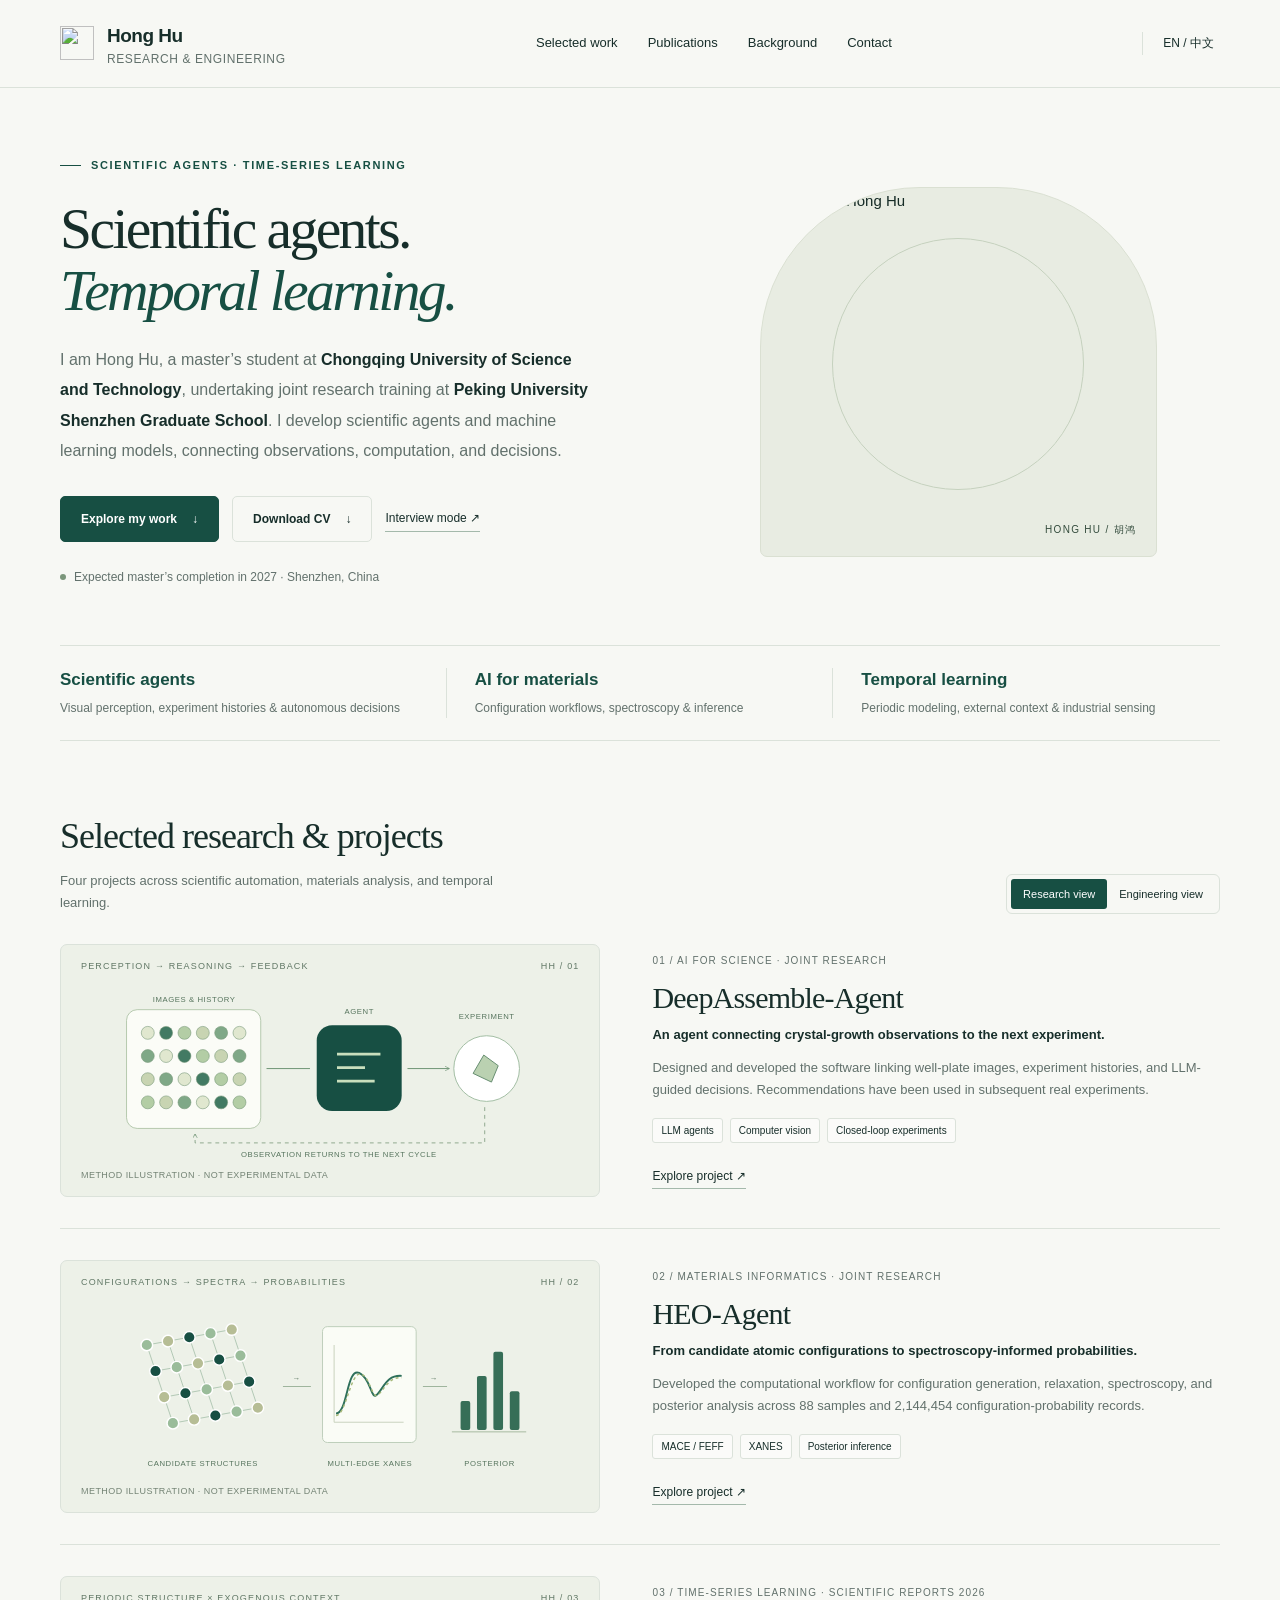
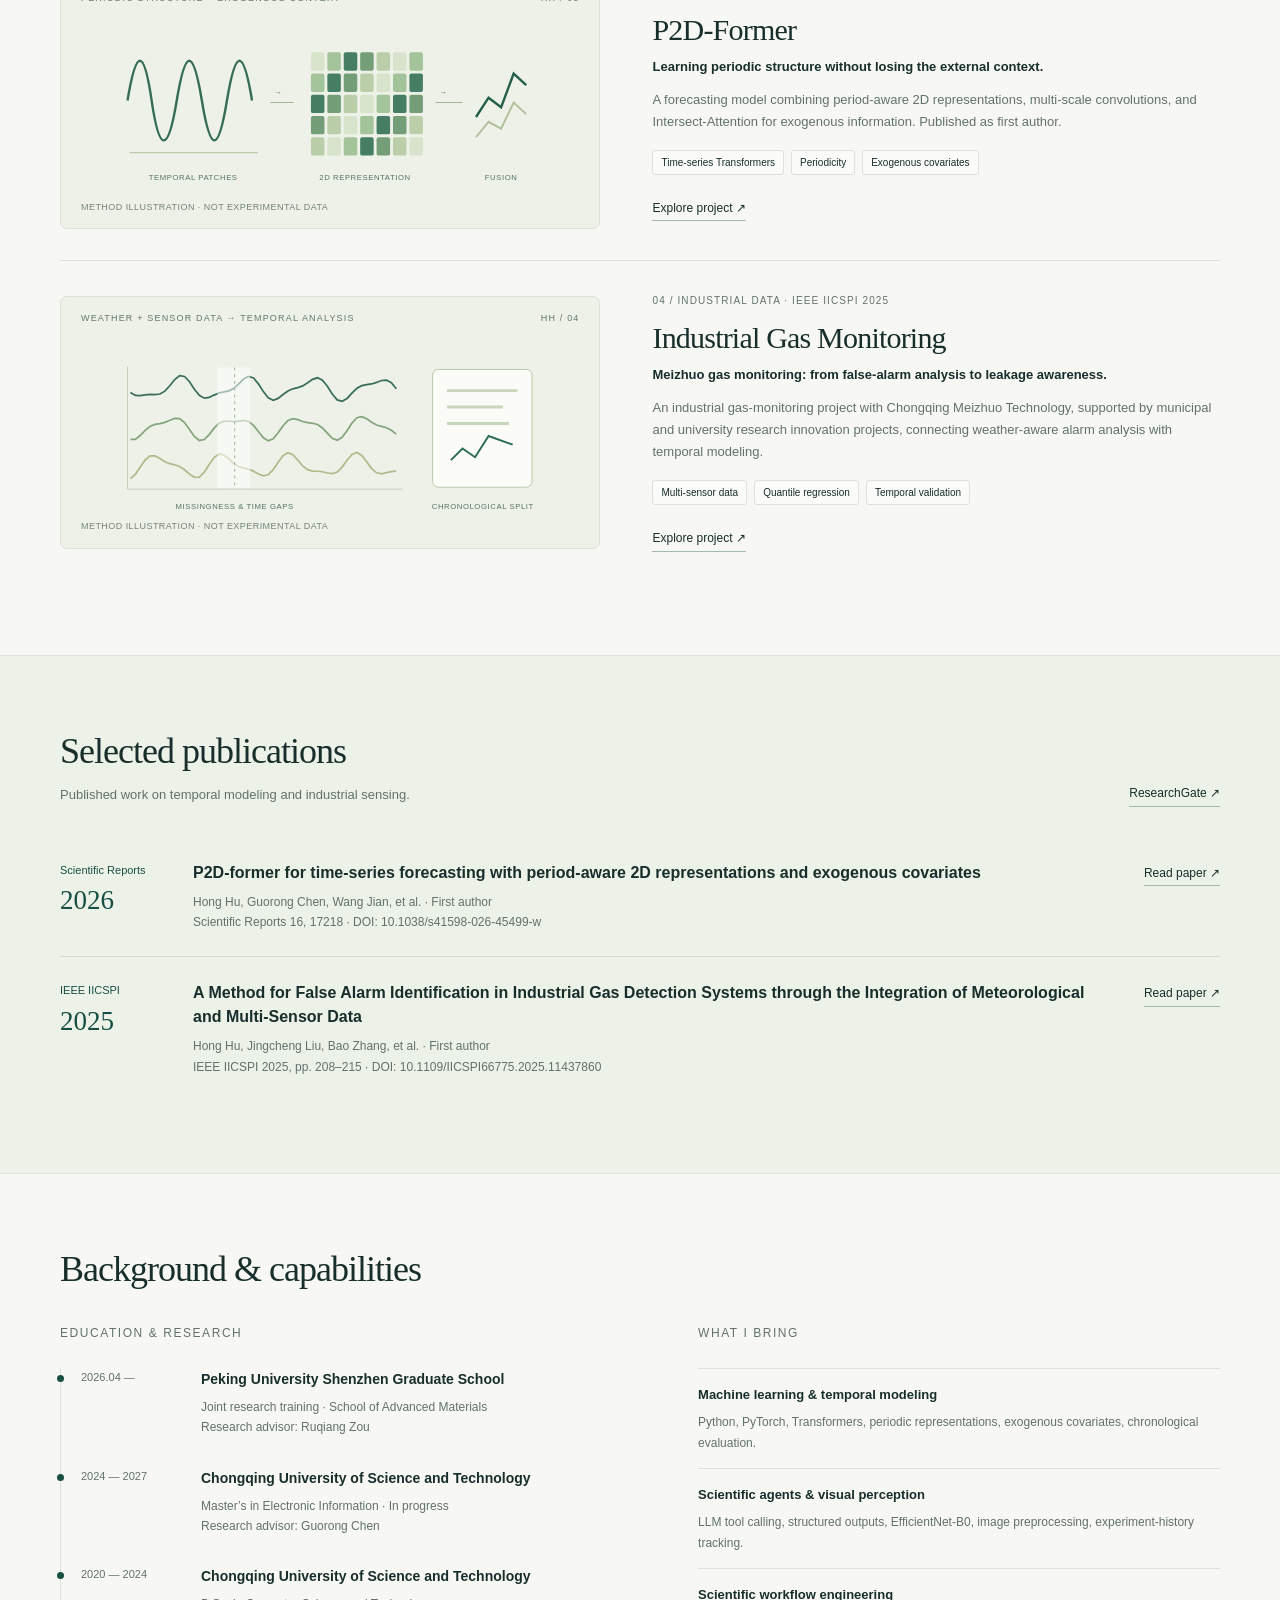
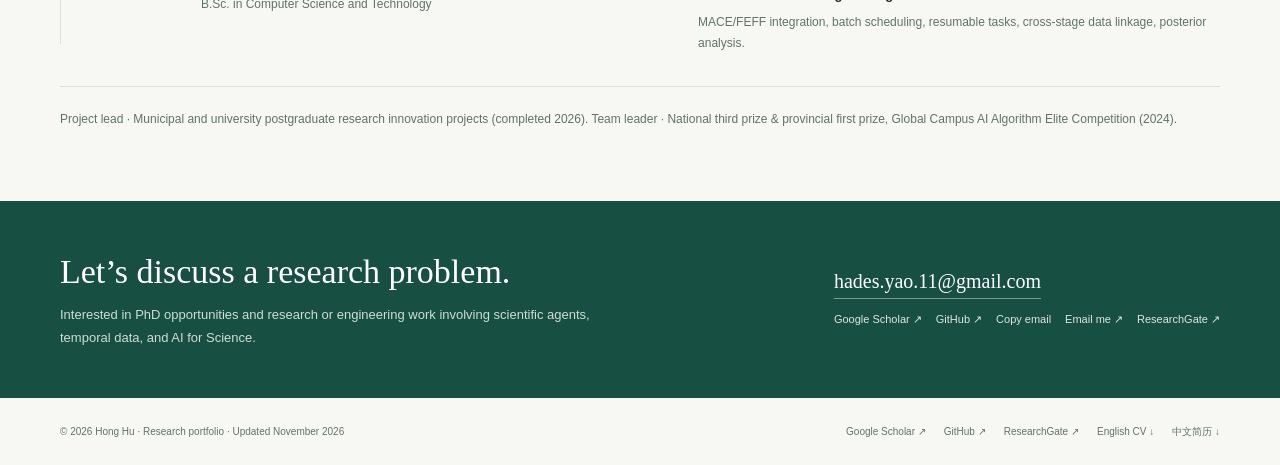
==== index.html @ 9926e91f "Publish bilingual research portfolio" ====
<!doctype html>
<html lang="en"><head><meta charset="utf-8"><meta name="viewport" content="width=device-width,initial-scale=1"><meta name="description" content="Hong Hu — scientific agents, AI for Science, and time-series modeling. Research projects, publications, and engineering experience."><meta name="theme-color" content="#f7f8f4"><title>Hong Hu · Scientific agents & time-series learning</title><link rel="icon" href="assets/mark.svg" type="image/svg+xml"><link rel="stylesheet" href="style.css"><script src="content.js" defer></script><script src="app.js" defer></script></head><body><a class="skip" href="#main">Skip to content</a><div id="app"></div><div class="toast" role="status" aria-live="polite"></div><noscript>Please enable JavaScript to view this bilingual research portfolio.</noscript></body></html>
---- style.css ----
@charset "UTF-8";
:root{--bg:#f7f8f4;--paper:#fff;--ink:#172e2a;--muted:#62716c;--line:#dbe2da;--green:#174f43;--sage:#e4eddf;--mint:#c5dcc4;--serif:Georgia,'Times New Roman','Songti SC','SimSun',serif;--sans:Inter,'Segoe UI','Microsoft YaHei',sans-serif}*{box-sizing:border-box}html{scroll-behavior:smooth;scroll-padding-top:92px}body{margin:0;background:var(--bg);color:var(--ink);font:15px/1.7 var(--sans);-webkit-font-smoothing:antialiased}a{color:inherit;text-decoration:none}button{font:inherit;color:inherit;cursor:pointer}button,a,input{touch-action:manipulation}button:focus-visible,a:focus-visible,summary:focus-visible{outline:3px solid #a78c4c;outline-offset:5px}button{border:0;background:none}img,svg{max-width:100%;display:block}p,h1,h2,h3,h4{margin:0}p+p{margin-top:15px}::selection{background:#d1e2c8}section[id]{scroll-margin-top:100px}.wrap{width:min(1160px,calc(100% - 88px));margin:auto}.site-header{height:88px;position:sticky;top:0;z-index:20;background:rgba(247,248,244,.96);border-bottom:1px solid var(--line);backdrop-filter:blur(15px)}.header-inner{height:100%;display:flex;align-items:center;justify-content:space-between;gap:25px}.brand{display:flex;align-items:center;gap:13px;font-size:19px;font-weight:650;letter-spacing:-.5px}.brand-mark{width:34px;height:34px}.brand small{font-weight:400;font-size:12px;letter-spacing:.05em;color:var(--muted);display:block;line-height:1.3}.nav{display:flex;align-items:center;gap:30px;font-size:13px}.nav a{position:relative}.nav a:hover{color:var(--green)}.nav a:after{content:'';height:1px;position:absolute;bottom:-5px;background:var(--green);left:0;right:100%;transition:right .2s}.nav a:hover:after{right:0}.language{font-size:12px;border-left:1px solid var(--line);padding-left:20px;white-space:nowrap}.menu-toggle{display:none}.eyebrow{text-transform:uppercase;font-size:11px;letter-spacing:.15em;color:var(--green);font-weight:650;display:flex;align-items:center;gap:10px}.eyebrow:before{content:'';width:21px;height:1px;background:currentColor}.hero{padding:68px 0 58px;display:grid;grid-template-columns:1.08fr 1fr;gap:72px;align-items:center}.hero h1{font-family:var(--serif);font-size:clamp(42px,4.5vw,63px);line-height:1.08;letter-spacing:-2.6px;font-weight:400;margin:23px 0}.hero h1 em{font-weight:400;color:var(--green)}html[lang=zh] .hero h1{font-family:var(--sans);font-size:clamp(35px,3.7vw,49px);line-height:1.35;font-weight:550;letter-spacing:-1.8px}.hero-lead{font-size:16px;line-height:1.9;color:var(--muted);max-width:530px}.hero-lead strong{color:var(--ink);font-weight:550}.actions{display:flex;flex-wrap:wrap;align-items:center;gap:13px;margin-top:29px}.btn{display:inline-flex;align-items:center;justify-content:center;gap:15px;padding:12px 20px;min-height:46px;border-radius:5px;border:1px solid var(--line);font-size:12px;font-weight:550;transition:transform .2s,background .2s}.btn.primary{background:var(--green);border-color:var(--green);color:#fff}.btn:hover{transform:translateY(-2px);background:var(--sage)}.btn.primary:hover{background:#0e3d33}.text-link{border-bottom:1px solid #a4b9ab;padding:2px 0;font-size:12px}.hero-note{margin-top:25px;font-size:12px;color:var(--muted);display:flex;gap:8px;align-items:center}.dot{width:6px;height:6px;flex-shrink:0;background:#7b967b;border-radius:50%}.hero-art{position:relative;min-height:406px;display:flex;flex-direction:column;justify-content:center}.portrait-panel{height:363px;background:#e8ece2;border-radius:160px 160px 7px 7px;overflow:hidden;position:relative;border:1px solid #dae0d2;width:72%;margin-left:auto}.portrait-panel:before{content:'';position:absolute;width:250px;height:250px;border:1px solid #c5d1be;border-radius:50%;top:50px;left:30px}.portrait-panel img{height:100%;width:100%;object-fit:cover;object-position:50% 29%;mix-blend-mode:multiply}.portrait-tag{position:absolute;right:20px;bottom:18px;font-size:10px;letter-spacing:.13em;color:#344c3d}.research-note{position:absolute;bottom:11px;left:0;background:#fff;padding:21px 23px;width:285px;box-shadow:0 12px 40px #143e2910;border:1px solid var(--line);border-radius:6px}.research-note .mini-title{font-size:10px;color:var(--muted);text-transform:uppercase;letter-spacing:.12em}.mini-flow{display:flex;align-items:center;justify-content:space-between;margin:17px 0}.mini-node{width:45px;height:45px;border:1px solid #c6d8c5;border-radius:50%;display:grid;place-items:center;background:#f6f9f2}.mini-node svg{width:22px;height:22px}.mini-flow>span{font-size:15px;color:#94aa93}.research-note p{font-size:12px;line-height:1.6}.art-caption{position:absolute;top:6px;left:0;writing-mode:vertical-rl;font-size:10px;color:var(--muted);letter-spacing:.2em}.fact-strip{display:grid;grid-template-columns:repeat(3,1fr);border-top:1px solid var(--line);border-bottom:1px solid var(--line);padding:22px 0}.fact{padding:0 27px;border-right:1px solid var(--line);display:flex;gap:15px;align-items:center}.fact:first-child{padding-left:0}.fact:last-child{border:0}.fact .n{font:29px/1.2 var(--serif);color:var(--green)}.fact .label{font-size:11px;line-height:1.6;color:var(--muted)}.section{padding:72px 0}.section-heading{display:flex;align-items:flex-end;justify-content:space-between;gap:35px;margin-bottom:30px}.section-heading h2{font:36px/1.3 var(--serif);letter-spacing:-1px}.section-heading .desc{font-size:13px;max-width:460px;color:var(--muted);margin-top:10px}.view-switch{display:flex;border:1px solid var(--line);padding:4px;border-radius:6px;white-space:nowrap;align-self:flex-end}.view-switch button{padding:6px 12px;font-size:11px;border-radius:3px}.view-switch button.active{background:var(--green);color:white}.project-row{display:grid;grid-template-columns:1fr 1.05fr;gap:52px;align-items:center;padding:31px 0;border-top:1px solid var(--line)}.project-row:first-of-type{padding-top:0;border:0}.project-visual{height:253px;border:1px solid var(--line);border-radius:7px;background:#edf1e8;position:relative;overflow:hidden;display:flex;align-items:center;justify-content:center}.project-visual svg{width:100%;height:100%}.visual-topline{position:absolute;left:20px;right:20px;top:16px;display:flex;justify-content:space-between;font:9px/1.3 var(--sans);letter-spacing:.13em;color:#617866;z-index:1}.visual-foot{position:absolute;bottom:13px;left:20px;font-size:9px;color:#738374;letter-spacing:.05em}.project-copy .meta{font-size:10px;text-transform:uppercase;letter-spacing:.11em;color:var(--muted);margin-bottom:10px}.project-copy h3{font:30px/1.25 var(--serif);letter-spacing:-.8px}.project-copy .subtitle{font-size:13px;font-weight:550;margin:7px 0 11px}.project-copy p{font-size:13px;color:var(--muted)}.tags{display:flex;gap:7px;flex-wrap:wrap;margin:17px 0}.tag{border:1px solid var(--line);font-size:10px;border-radius:3px;padding:3px 8px;background:#fff8}.project-copy .text-link{display:inline-block;margin-top:4px}.project-number{font-size:10px;letter-spacing:.1em;color:#849688;margin-right:10px}.band{border-top:1px solid var(--line);border-bottom:1px solid var(--line);background:#edf2e9}.publication{display:grid;grid-template-columns:105px 1fr 80px;gap:28px;border-top:1px solid #d3dccf;padding:24px 0;align-items:start}.publication:first-of-type{border-top:0}.pub-venue{font-size:11px;color:var(--green)}.pub-venue b{display:block;font:27px var(--serif);margin-top:6px}.pub-title{font-size:16px;line-height:1.5;font-weight:550}.pub-author{font-size:12px;color:var(--muted);margin-top:7px}.pub-links{display:flex;flex-direction:column;gap:5px;align-items:flex-end}.background-grid{display:grid;grid-template-columns:1.05fr 1fr;gap:90px}.subheading{font-size:12px;text-transform:uppercase;letter-spacing:.13em;color:var(--muted);margin-bottom:25px}.timeline-item{display:grid;grid-template-columns:100px 1fr;gap:20px;border-left:1px solid var(--line);padding:0 0 29px 20px;position:relative}.timeline-item:before{content:'';width:7px;height:7px;background:var(--green);border-radius:50%;position:absolute;left:-4px;top:7px}.timeline-item time{font-size:11px;color:var(--muted)}.timeline-item h3{font-size:14px;font-weight:550}.timeline-item p{font-size:12px;color:var(--muted);margin-top:5px}.skill{padding:15px 0;border-top:1px solid var(--line)}.skill:first-of-type{border-top:0;padding-top:0}.skill h3{font-size:13px;font-weight:550;margin-bottom:6px}.skill p{font-size:12px;color:var(--muted)}.awards{border-top:1px solid var(--line);padding-top:22px;margin-top:18px;font-size:12px;color:var(--muted)}.contact-section{background:var(--green);color:white;padding:49px 0}.contact-inner{display:flex;justify-content:space-between;align-items:center;gap:35px}.contact-inner h2{font:34px/1.3 var(--serif);margin-bottom:10px}.contact-inner p{font-size:13px;max-width:550px;color:#ceded0}.contact-email{font:20px var(--serif);border-bottom:1px solid #799b84;padding-bottom:6px;white-space:nowrap}.contact-buttons{display:flex;gap:14px;margin-top:15px;font-size:11px;color:#dbe9db}.contact-buttons button{padding:0}.footer{padding:25px 0;display:flex;align-items:center;justify-content:space-between;font-size:10px;color:var(--muted)}.footer-links{display:flex;gap:18px}.toast{position:fixed;bottom:24px;left:50%;transform:translate(-50%,20px);opacity:0;background:var(--ink);color:white;padding:10px 20px;font-size:12px;border-radius:5px;transition:.2s;pointer-events:none;z-index:99}.toast.show{opacity:1;transform:translate(-50%,0)}.detail-head{padding:45px 0 38px}.breadcrumb{font-size:12px;color:var(--muted);margin-bottom:35px}.breadcrumb a{border-bottom:1px solid var(--line)}.detail-head h1{font:55px/1.15 var(--serif);letter-spacing:-2px;margin:16px 0}.detail-subtitle{font-size:20px;line-height:1.5;max-width:780px}.detail-intro{font-size:14px;color:var(--muted);max-width:790px;margin-top:17px}.detail-meta{display:grid;grid-template-columns:1fr 1fr 1fr;border-top:1px solid var(--line);padding-top:20px;margin-top:27px;gap:30px}.detail-meta span{font-size:10px;color:var(--muted);text-transform:uppercase;letter-spacing:.1em;display:block;margin-bottom:6px}.detail-meta p{font-size:12px}.detail-visual{height:340px}.detail-layout{display:grid;grid-template-columns:190px 1fr;gap:65px;padding:55px 0 70px}.detail-aside{font-size:12px;position:sticky;top:120px;align-self:start;display:flex;flex-direction:column;gap:15px}.detail-aside a{color:var(--muted)}.detail-aside a:hover{color:var(--green)}.detail-body section{margin-bottom:44px}.detail-body h2{font:29px/1.3 var(--serif);margin-bottom:17px}.detail-body h3{font-size:14px;font-weight:600;margin-bottom:7px}.detail-body p,.detail-body li{font-size:14px;color:#53655e;line-height:1.95}.detail-body ul{padding-left:18px;margin:10px 0}.detail-body li{padding-left:4px;margin:8px 0}.method-nav{display:grid;grid-template-columns:repeat(4,1fr);gap:8px;margin:23px 0 14px}.method-nav button{padding:14px 10px;background:#eef2e9;border:1px solid var(--line);border-radius:4px;font-size:11px;text-align:left;line-height:1.6}.method-nav button b{font-size:10px;color:#80947e;display:block;margin-bottom:9px}.method-nav button.active{background:var(--green);color:white;border-color:var(--green)}.method-nav button.active b{color:#c5dcc4}.method-content{background:white;border:1px solid var(--line);border-radius:5px;padding:24px;min-height:190px}.method-content p{font-size:13px}.method-formula{font:italic 16px/1.8 var(--serif);padding:16px 0 0;color:var(--green);white-space:normal}.note{font-size:11px!important;color:var(--muted)!important;margin-top:12px!important}.contribution{border-left:3px solid var(--green);padding:7px 0 7px 24px}.outcome-grid{display:grid;grid-template-columns:1fr 1fr;gap:16px}.outcome{background:#edf2e9;padding:22px;border-radius:5px}.outcome .big{font:34px var(--serif);color:var(--green);margin-bottom:8px}.outcome p{font-size:12px}.accordion{border-top:1px solid var(--line);padding:15px 0}.accordion summary{cursor:pointer;font-size:13px;font-weight:550}.accordion p{margin-top:12px;font-size:13px}.next-project{border-top:1px solid var(--line);padding-top:25px;display:flex;justify-content:space-between;font-size:13px}.interview-main{height:calc(100vh - 88px);display:flex;flex-direction:column;padding:33px 0 23px}.interview-top{display:flex;justify-content:space-between;font-size:11px;color:var(--muted);margin-bottom:25px}.slide{flex:1;display:grid;grid-template-columns:1fr 1fr;gap:65px;align-items:center;overflow:auto}.slide h1{font:clamp(34px,4vw,58px)/1.15 var(--serif);letter-spacing:-1.6px;margin:19px 0}.slide p{font-size:16px;color:var(--muted);line-height:1.9}.slide .project-visual{height:370px}.slide ul{padding-left:19px;font-size:16px;color:var(--muted);line-height:1.9}.slide li{margin:12px 0}.slide-bottom{display:flex;align-items:center;justify-content:space-between;border-top:1px solid var(--line);padding-top:18px;margin-top:28px}.slide-dots{display:flex;gap:9px}.slide-dots button{width:8px;height:8px;padding:0;background:#cad5c6;border-radius:50%}.slide-dots button.active{background:var(--green);width:26px;border-radius:8px}.slide-controls{display:flex;align-items:center;gap:20px;font-size:12px}.slide-controls button:disabled{opacity:.25;cursor:default}.slide-portrait{width:70%;height:420px;object-fit:cover;object-position:center 24%;border-radius:140px 140px 5px 5px;margin:auto}.slide-statement{font:29px/1.6 var(--serif);border-left:2px solid var(--green);padding:15px 30px;background:#edf2e9}.slide-statement small{font:12px var(--sans);display:block;color:var(--muted);margin-top:20px}.interview-bar{display:flex;gap:14px}.print-only{display:none}
.skip{position:absolute;left:16px;top:0;transform:translateY(-150%);z-index:100;padding:10px 18px;background:var(--ink);color:white;border-radius:0 0 5px 5px}.skip:focus{transform:translateY(0)}html[lang=zh] .hero h1 em{font-style:normal}html[lang=zh] .method-formula{font-family:var(--sans);font-size:14px;font-style:normal}
@media(min-width:1500px){.wrap{width:1230px}.hero{gap:100px;padding:85px 0 65px}.hero h1{font-size:68px}.portrait-panel{height:400px}.hero-art{min-height:440px}}
@media(max-width:1000px){.wrap{width:calc(100% - 52px)}.hero{gap:35px}.hero h1{font-size:47px}.nav{gap:18px}.project-row{gap:30px}.background-grid{gap:45px}.detail-layout{grid-template-columns:140px 1fr;gap:30px}.contact-inner{align-items:flex-start;flex-direction:column}.slide{gap:30px}}
@media(max-width:700px){body{font-size:14px}.wrap{width:calc(100% - 36px)}.site-header{height:70px}.brand{font-size:17px}.brand small{font-size:9px}.header-inner{gap:12px}.brand-mark{width:29px;height:29px}.language{border:0;padding:5px}.menu-toggle{display:block;margin-left:auto;font-size:20px;padding:5px}.nav{display:none;position:absolute;top:69px;left:0;right:0;background:var(--bg);padding:24px;border-bottom:1px solid var(--line);gap:25px;flex-wrap:wrap}.nav.open{display:flex}.hero{padding:37px 0 34px;grid-template-columns:1fr;gap:28px}.hero h1{font-size:44px;letter-spacing:-2px;margin:17px 0}.hero-lead{font-size:14px}.hero-note{font-size:11px}.hero-art{min-height:310px;max-width:440px;width:100%;margin:auto}.portrait-panel{height:292px;width:66%}.research-note{width:228px;padding:17px;bottom:0}.art-caption{font-size:9px}.fact-strip{padding:19px 0}.fact{display:block;padding:0 13px}.fact .n{font-size:25px;margin-bottom:5px}.fact .label{font-size:9px}.section{padding:43px 0}.section-heading{align-items:flex-start;flex-direction:column;gap:18px;margin-bottom:23px}.section-heading h2{font-size:30px}.section-heading .desc{font-size:12px}.view-switch{align-self:flex-start}.project-row{grid-template-columns:1fr;gap:22px;padding:27px 0}.project-visual{height:224px}.project-copy h3{font-size:28px}.project-copy p{font-size:13px}.publication{grid-template-columns:60px 1fr;gap:15px;padding:22px 0}.pub-title{font-size:14px}.pub-venue{font-size:9px}.pub-venue b{font-size:23px}.pub-links{grid-column:2;flex-direction:row;gap:18px;align-items:start}.background-grid{grid-template-columns:1fr;gap:30px}.timeline-item{grid-template-columns:82px 1fr;gap:12px;padding-left:17px}.contact-section{padding:34px 0}.contact-inner h2{font-size:30px}.contact-email{font-size:18px}.footer{gap:17px;align-items:flex-start;flex-direction:column}.detail-head{padding-top:26px}.breadcrumb{margin-bottom:22px}.detail-head h1{font-size:39px}.detail-subtitle{font-size:17px}.detail-meta{grid-template-columns:1fr;gap:16px}.detail-meta span{margin-bottom:3px}.detail-visual{height:240px}.detail-layout{display:block;padding:30px 0}.detail-aside{position:static;flex-direction:row;flex-wrap:wrap;padding-bottom:24px;gap:15px}.detail-body h2{font-size:26px}.method-nav{grid-template-columns:1fr 1fr}.method-content{padding:19px;min-height:230px}.outcome-grid{grid-template-columns:1fr}.next-project{gap:15px}.interview-main{min-height:calc(100dvh - 70px);height:auto;padding-top:20px}.slide{display:flex;flex-direction:column;align-items:stretch;gap:25px}.slide h1{font-size:34px}.slide p,.slide ul{font-size:14px}.slide .project-visual{height:230px}.slide-portrait{height:270px;width:65%}.slide-bottom{margin-top:25px;gap:20px}.slide-controls{gap:12px;font-size:11px}.slide-statement{font-size:24px}.interview-top{gap:20px}.interview-bar{gap:10px}}
@media(prefers-reduced-motion:reduce){html{scroll-behavior:auto}*{transition:none!important;animation:none!important}}
@media print{.site-header,.footer,.detail-aside,.view-switch,.slide-controls,.slide-bottom,.toast,.contact-buttons,.menu-toggle{display:none!important}body{background:white;font-size:11px}.wrap{width:100%}.section{padding:20px 0}.hero{padding:15px 0;gap:30px}.hero h1{font-size:36px}.project-row{break-inside:avoid}.project-visual{height:170px}.detail-layout{display:block}.detail-head h1{font-size:36px}.detail-body section{break-inside:avoid}.method-nav{display:none}.method-content{min-height:0}.contact-section{color:black;background:white;border-top:1px solid #ccc}.contact-inner p{color:#555}.slide{overflow:visible}.interview-main{height:auto}}

/* Portrait and research overview revision */
.hero-art{align-items:center;justify-content:center;min-height:390px}.portrait-panel{margin:0 auto;width:76%;height:370px}.portrait-panel img{object-position:55% 29%}.portrait-panel:before{left:50%;transform:translateX(-50%)}.art-caption{display:none}.fact .n{font:17px/1.4 var(--sans);font-weight:550;margin-bottom:7px}.fact{display:block;padding:0 28px}.fact .label{font-size:12px}.contact-buttons,.footer-links{flex-wrap:wrap}.contact-buttons{row-gap:8px}@media(max-width:700px){.hero-art{min-height:310px}.portrait-panel{height:305px;width:78%;max-width:290px}.fact{padding:0 10px}.fact .n{font-size:12px}.fact .label{font-size:10px}.fact-strip{gap:0}}
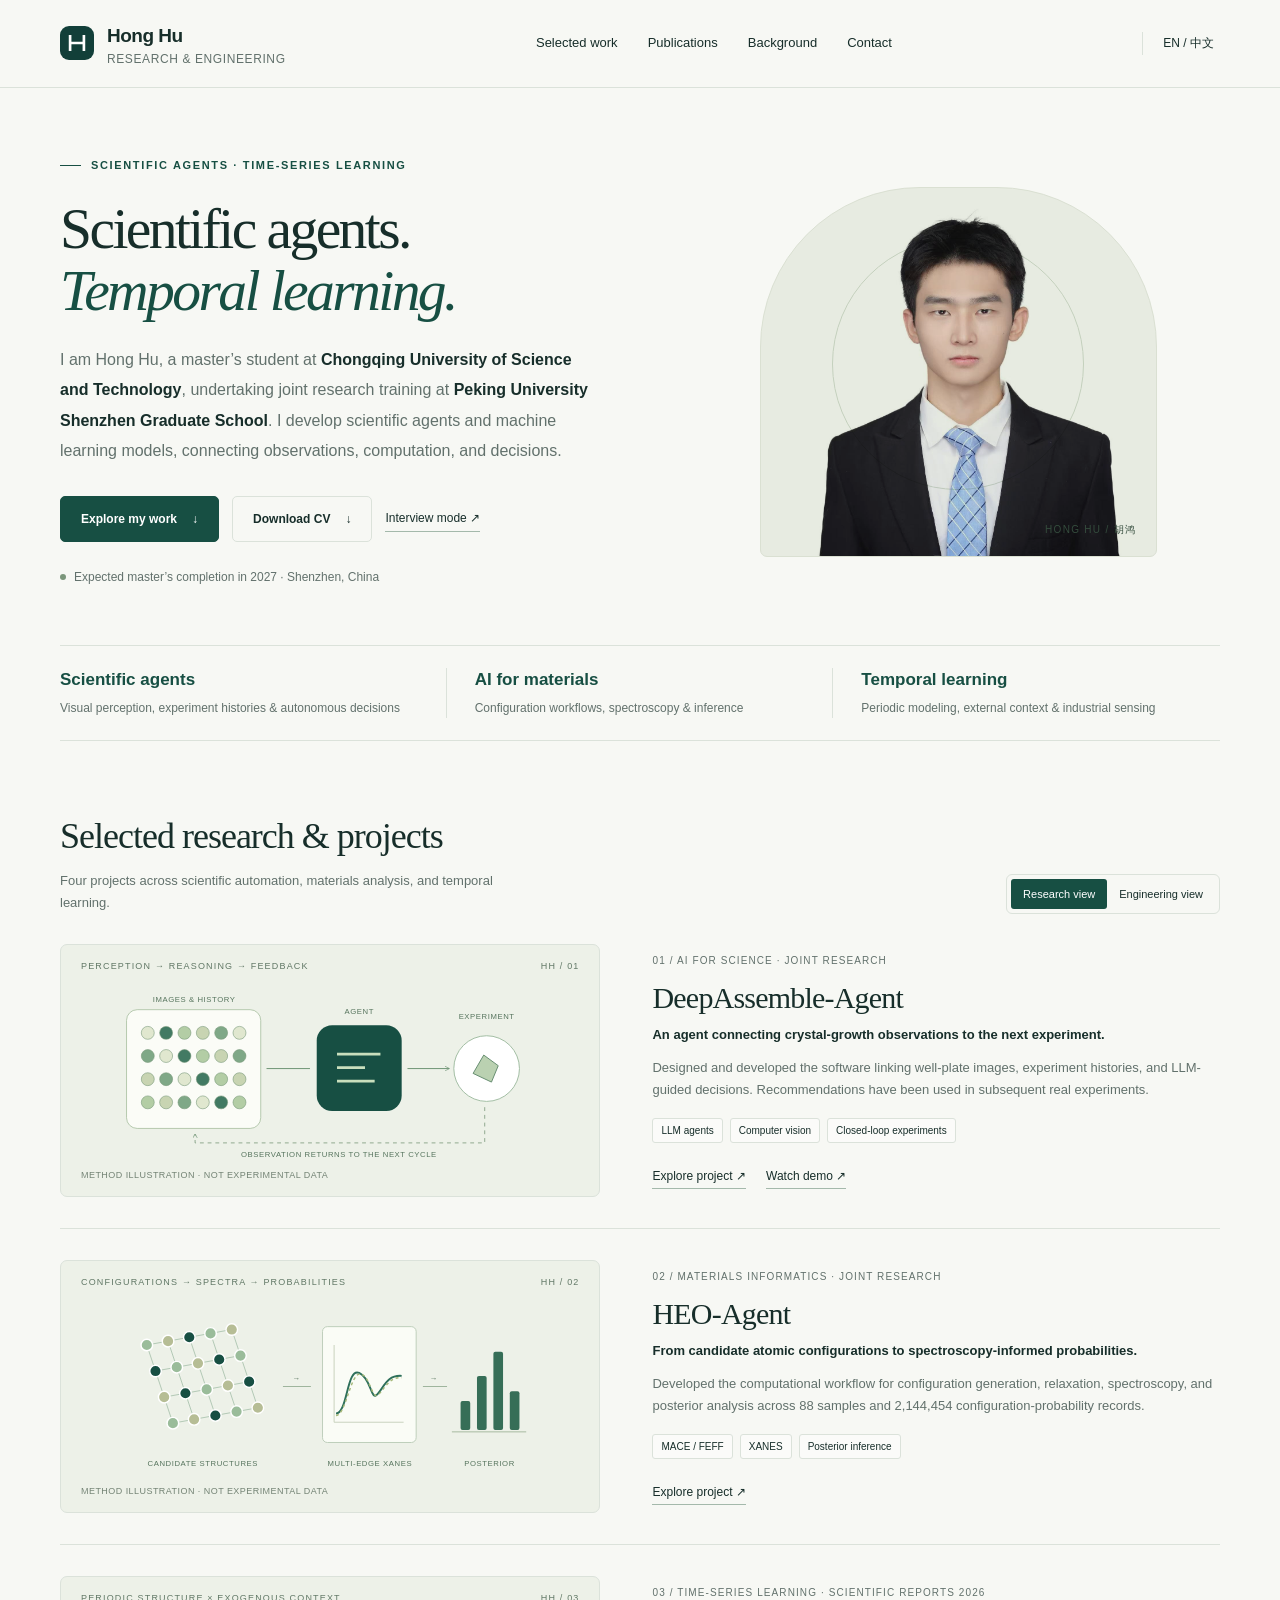
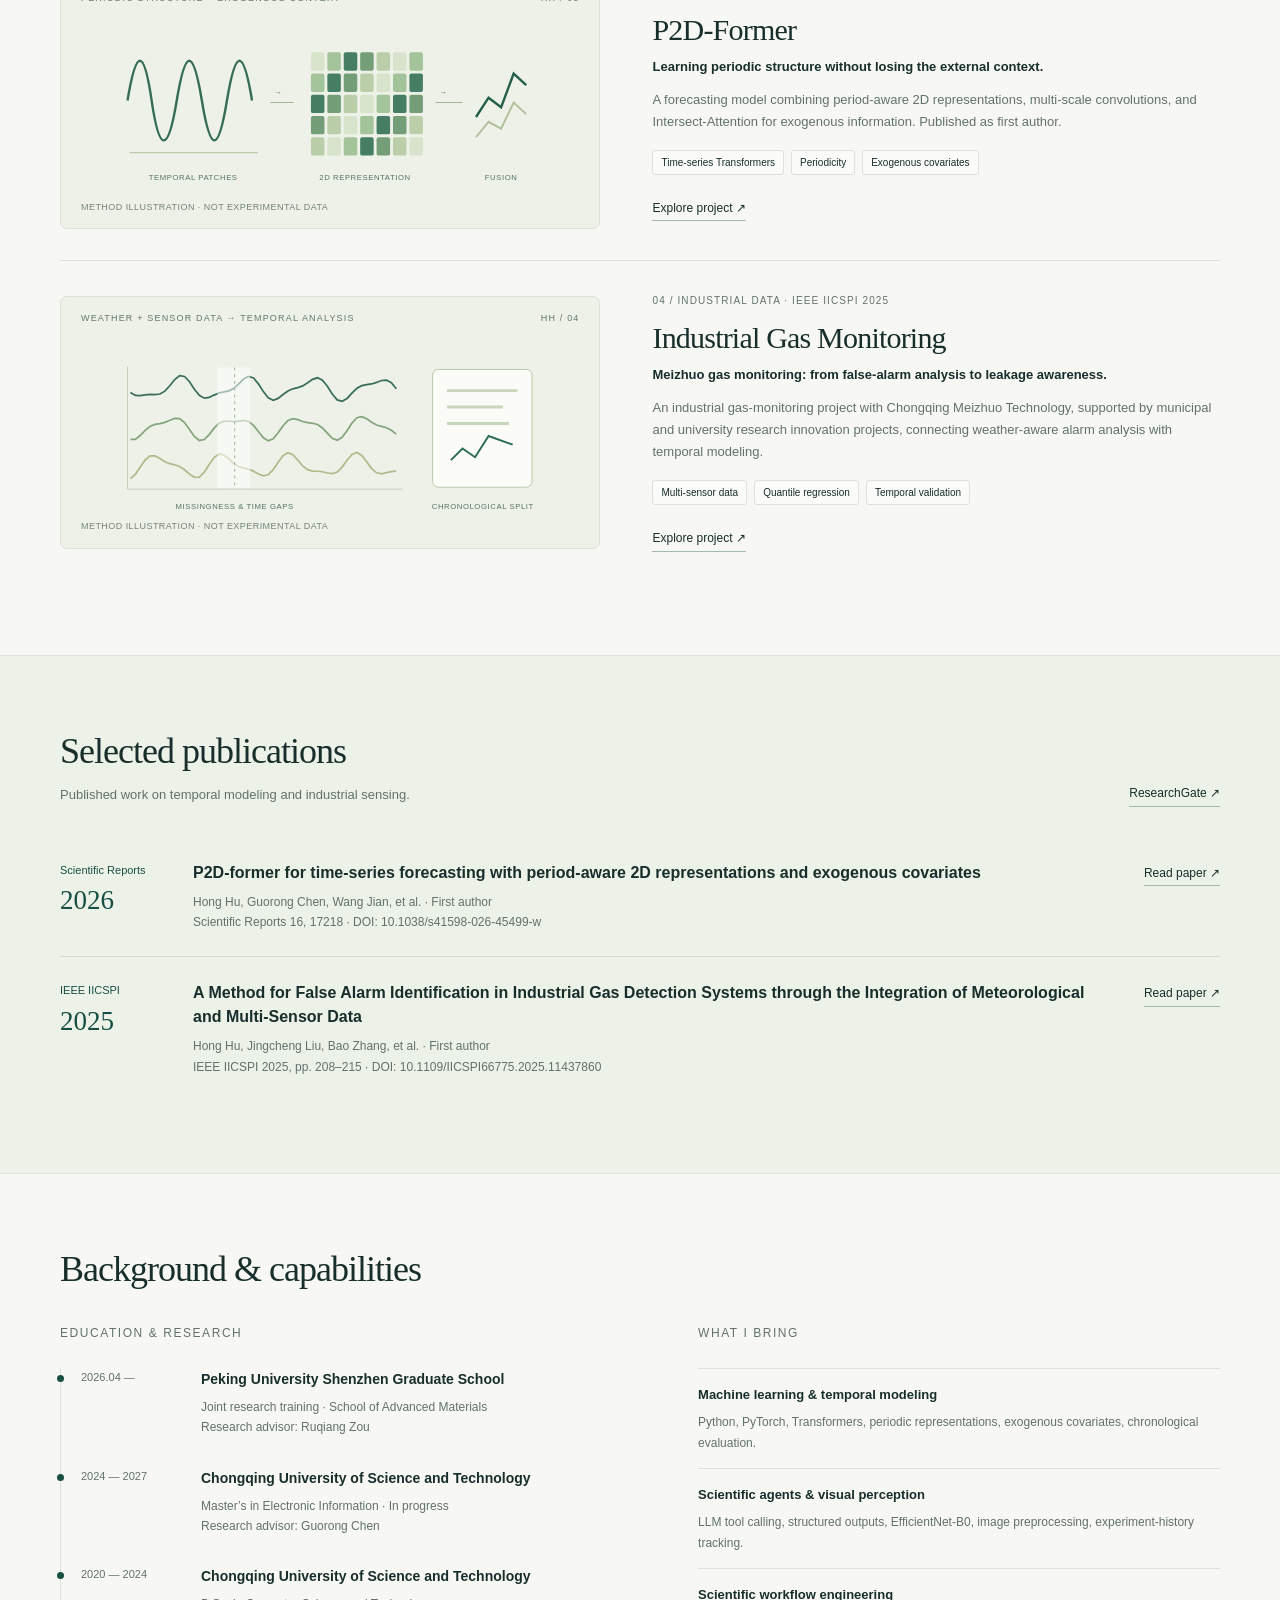
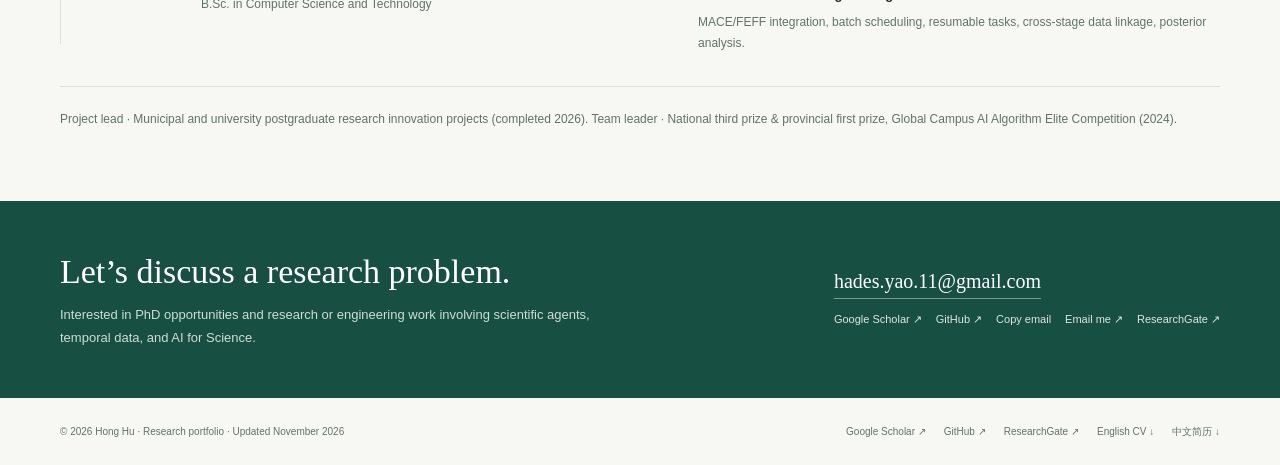
==== commit 15330e3d: "Add chaptered DeepAssemble video demo" ====
--- a/index.html
+++ b/index.html
@@ -1,2 +1,2 @@
 <!doctype html>
-<html lang="en"><head><meta charset="utf-8"><meta name="viewport" content="width=device-width,initial-scale=1"><meta name="description" content="Hong Hu — scientific agents, AI for Science, and time-series modeling. Research projects, publications, and engineering experience."><meta name="theme-color" content="#f7f8f4"><title>Hong Hu · Scientific agents & time-series learning</title><link rel="icon" href="assets/mark.svg" type="image/svg+xml"><link rel="stylesheet" href="style.css"><script src="content.js" defer></script><script src="app.js" defer></script></head><body><a class="skip" href="#main">Skip to content</a><div id="app"></div><div class="toast" role="status" aria-live="polite"></div><noscript>Please enable JavaScript to view this bilingual research portfolio.</noscript></body></html>
+<html lang="en"><head><meta charset="utf-8"><meta name="viewport" content="width=device-width,initial-scale=1"><meta name="description" content="Hong Hu — scientific agents, AI for Science, and time-series modeling. Research projects, publications, and engineering experience."><meta name="theme-color" content="#f7f8f4"><title>Hong Hu · Scientific agents & time-series learning</title><link rel="icon" href="assets/mark.svg" type="image/svg+xml"><link rel="stylesheet" href="style.css?v=deepassemble-demo-20261118"><script src="content.js" defer></script><script src="app.js?v=deepassemble-demo-20261118" defer></script></head><body><a class="skip" href="#main">Skip to content</a><div id="app"></div><div class="toast" role="status" aria-live="polite"></div><noscript>Please enable JavaScript to view this bilingual research portfolio.</noscript></body></html>
--- a/style.css
+++ b/style.css
@@ -9,3 +9,17 @@
 
 /* Portrait and research overview revision */
 .hero-art{align-items:center;justify-content:center;min-height:390px}.portrait-panel{margin:0 auto;width:76%;height:370px}.portrait-panel img{object-position:55% 29%}.portrait-panel:before{left:50%;transform:translateX(-50%)}.art-caption{display:none}.fact .n{font:17px/1.4 var(--sans);font-weight:550;margin-bottom:7px}.fact{display:block;padding:0 28px}.fact .label{font-size:12px}.contact-buttons,.footer-links{flex-wrap:wrap}.contact-buttons{row-gap:8px}@media(max-width:700px){.hero-art{min-height:310px}.portrait-panel{height:305px;width:78%;max-width:290px}.fact{padding:0 10px}.fact .n{font-size:12px}.fact .label{font-size:10px}.fact-strip{gap:0}}
+/* Interview: future research interests (PHASE Lab). */
+.slide-future{grid-template-columns:1.05fr 1fr;gap:44px}.slide-future h1{font-size:clamp(30px,3.2vw,44px);line-height:1.2;margin:14px 0 18px}.slide-future .future-question{font-size:16px;line-height:1.7;color:var(--green)}.slide-future ul{font-size:14px;line-height:1.7;margin:15px 0 0;padding-left:18px}.slide-future li{margin:12px 0}.slide-future strong{color:var(--ink);font-weight:600}.future-plan{background:#edf2e9;border:1px solid var(--line);padding:24px 26px;border-radius:6px}.future-plan-heading{font-size:10px;letter-spacing:.09em;color:var(--green);margin-bottom:20px}.future-stage{display:grid;grid-template-columns:27px 1fr;gap:12px;align-items:start}.future-stage>span{font:18px/1.5 var(--serif);color:var(--green)}.future-stage h2{font:600 16px/1.5 var(--sans);margin:0 0 4px}.slide-future .future-stage p{font-size:13px;line-height:1.7}.future-connector{padding-left:9px;color:#7b967b;line-height:1.5;margin:5px 0}.slide-future .future-fit{border-top:1px solid #cbd7c7;margin:18px 0 0;padding-top:12px;font-size:11px;line-height:1.8}.future-source{display:block;font-size:10px;line-height:1.6;color:var(--green);margin-top:12px;text-decoration:underline;text-underline-offset:3px}@media(max-width:1000px){.slide-future{gap:26px}.future-plan{padding:20px}}@media(max-width:700px){.slide-future h1{font-size:32px}.slide-future .future-question{font-size:15px}.future-plan{padding:20px}.future-stage h2{font-size:16px}.slide-future ul{font-size:14px}}
+
+
+.project-demo{max-width:920px;margin:0 auto clamp(2rem,5vw,4rem);scroll-margin-top:6rem}
+.demo-heading{display:flex;align-items:baseline;justify-content:space-between;gap:1rem}
+.demo-heading h2{margin:0}
+.demo-heading span,.demo-chapters span{font-variant-numeric:tabular-nums}
+.project-demo video{display:block;width:100%;height:auto;aspect-ratio:16/9;background:#151e23;border-radius:12px}
+.demo-chapters{display:flex;flex-wrap:wrap;gap:.5rem;margin:.8rem 0}
+.demo-chapters button{font:inherit;font-size:.88rem;cursor:pointer;color:inherit;background:transparent;border:1px solid currentColor;border-radius:6px;padding:.35rem .65rem}
+.demo-chapters button:hover,.demo-chapters button:focus-visible{background:#e2e9dc}
+.demo-chapters span{font-weight:600;margin-inline-end:.22rem}
+.project-demo-link{margin-inline-start:1rem}
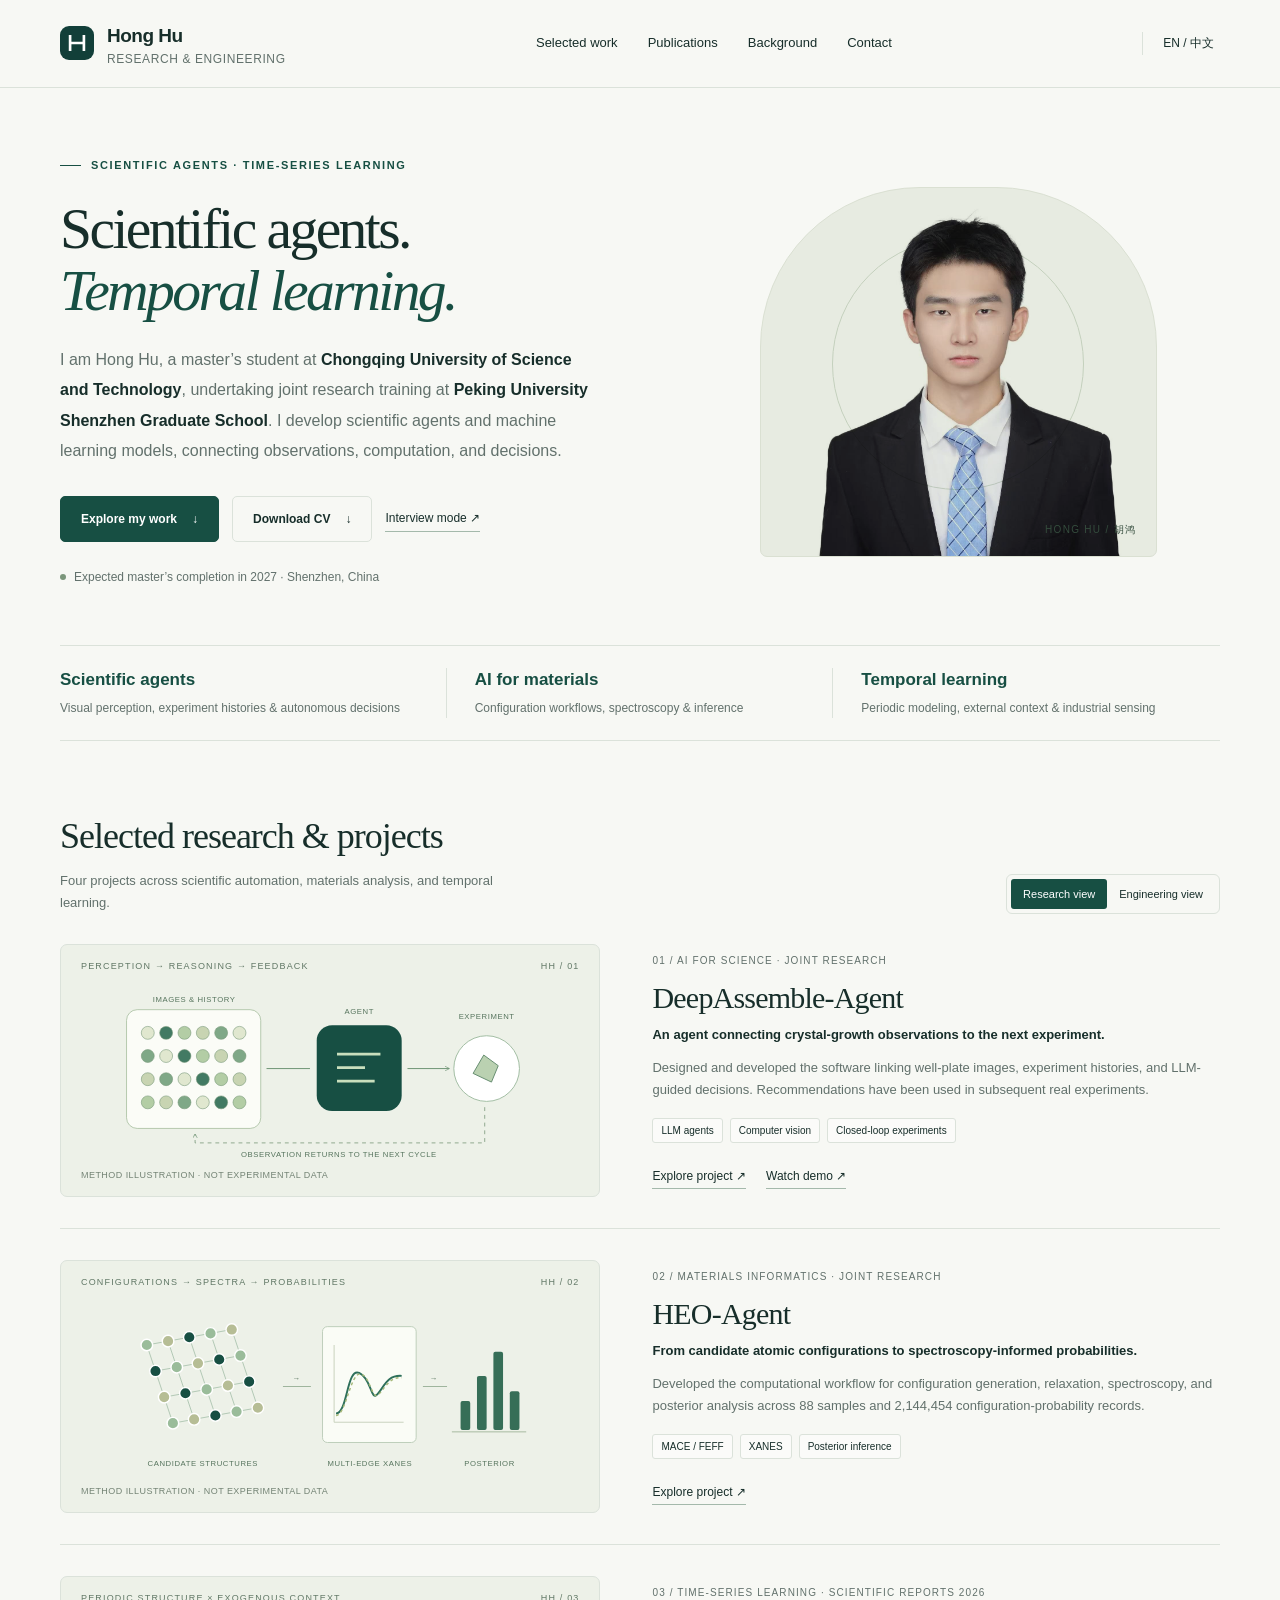
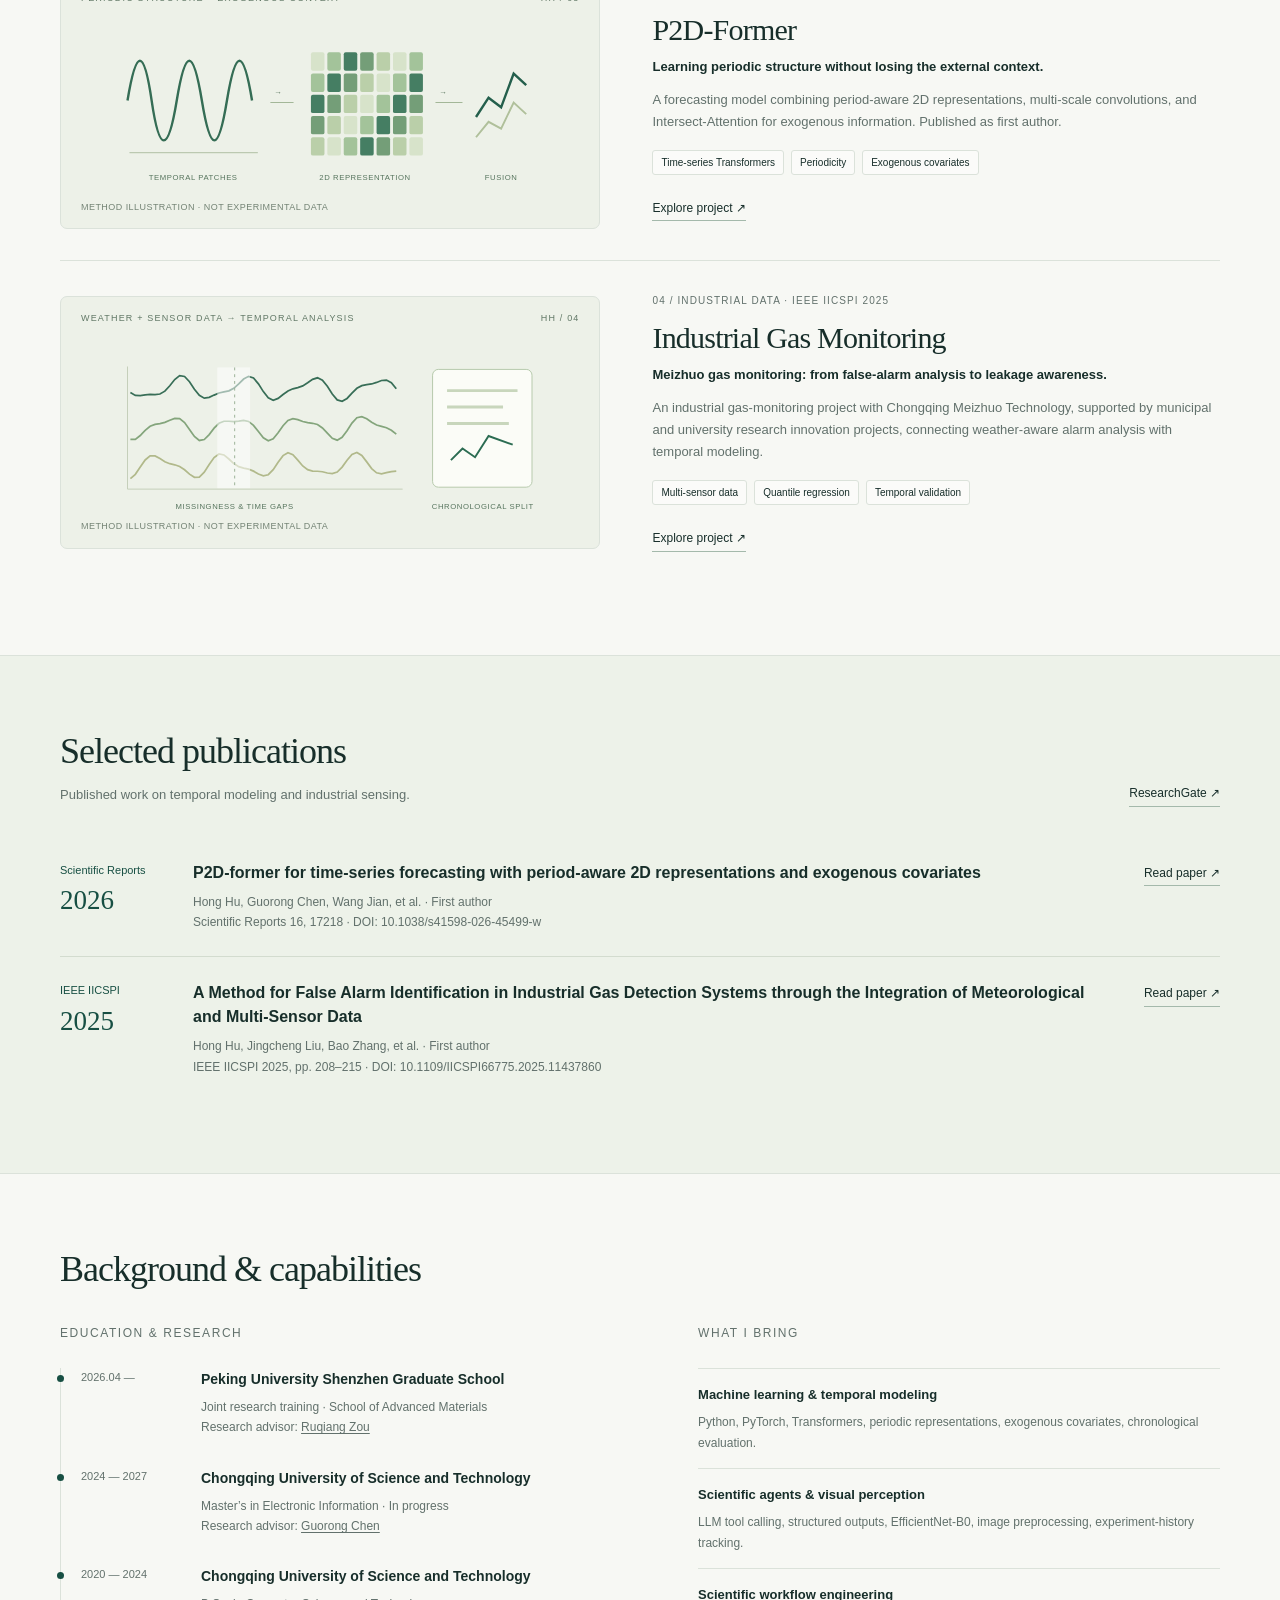
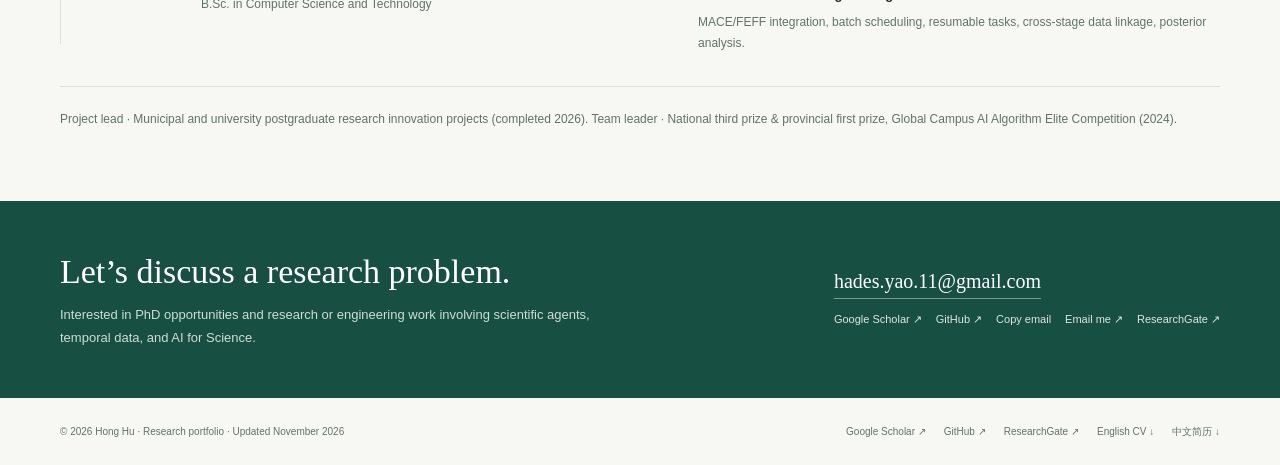
==== commit a31c5fea: "Link advisors and explain DeepAssemble decisions through cases" ====
--- a/index.html
+++ b/index.html
@@ -1,2 +1,2 @@
 <!doctype html>
-<html lang="en"><head><meta charset="utf-8"><meta name="viewport" content="width=device-width,initial-scale=1"><meta name="description" content="Hong Hu — scientific agents, AI for Science, and time-series modeling. Research projects, publications, and engineering experience."><meta name="theme-color" content="#f7f8f4"><title>Hong Hu · Scientific agents & time-series learning</title><link rel="icon" href="assets/mark.svg" type="image/svg+xml"><link rel="stylesheet" href="style.css?v=deepassemble-demo-20261118"><script src="content.js" defer></script><script src="app.js?v=deepassemble-demo-20261118" defer></script></head><body><a class="skip" href="#main">Skip to content</a><div id="app"></div><div class="toast" role="status" aria-live="polite"></div><noscript>Please enable JavaScript to view this bilingual research portfolio.</noscript></body></html>
+<html lang="en"><head><meta charset="utf-8"><meta name="viewport" content="width=device-width,initial-scale=1"><meta name="description" content="Hong Hu — scientific agents, AI for Science, and time-series modeling. Research projects, publications, and engineering experience."><meta name="theme-color" content="#f7f8f4"><title>Hong Hu · Scientific agents & time-series learning</title><link rel="icon" href="assets/mark.svg" type="image/svg+xml"><link rel="stylesheet" href="style.css?v=deepassemble-cases-20261118"><script src="content.js?v=deepassemble-cases-20261118" defer></script><script src="app.js?v=deepassemble-cases-20261118" defer></script></head><body><a class="skip" href="#main">Skip to content</a><div id="app"></div><div class="toast" role="status" aria-live="polite"></div><noscript>Please enable JavaScript to view this bilingual research portfolio.</noscript></body></html>
--- a/style.css
+++ b/style.css
@@ -23,3 +23,26 @@
 .demo-chapters button:hover,.demo-chapters button:focus-visible{background:#e2e9dc}
 .demo-chapters span{font-weight:600;margin-inline-end:.22rem}
 .project-demo-link{margin-inline-start:1rem}
+
+.advisor-link{text-decoration:underline;text-underline-offset:.19em}
+.demo-cases{max-width:920px;margin:0 auto clamp(2rem,5vw,4rem)}
+.case-flow,.vial-timeline{display:grid;list-style:none;padding:0;gap:.6rem}
+.case-flow{grid-template-columns:repeat(5,1fr);counter-reset:flow}
+.case-flow li{counter-increment:flow;padding:.75rem;background:#eaf0e6;border-radius:8px}
+.case-flow li::before{content:counter(flow,decimal-leading-zero);display:block;font-size:.77rem;color:#405a4b}
+.case-study{margin:1.2rem 0;padding:clamp(.9rem,3vw,1.5rem);border:1px solid #d2dbd1;border-radius:12px}
+.case-overview{margin:1.2rem 0}.case-overview img{display:block;max-width:100%;height:auto;border:1px solid #d2dbd1;border-radius:8px}.case-overview figcaption{margin-top:.35rem;font-size:.88rem}
+.case-study h3,.case-study h4{margin:0}
+.case-study li p{margin:.3rem 0 .65rem}
+.vial-timeline{grid-template-columns:repeat(3,1fr)}
+.vial-timeline img{display:block;width:100%;height:auto;max-height:170px;object-fit:cover;border-radius:8px;margin-bottom:.6rem}
+.case-plan{display:grid;grid-template-columns:1.4fr 1fr;gap:1.3rem;align-items:start}
+.case-plan ol{margin:0;padding-inline-start:1.25rem}
+.case-plate{margin:0;padding:1rem;background:#f0f3ee;border-radius:10px}
+.case-wells{display:grid;grid-template-columns:repeat(4,1fr);gap:.45rem}
+.case-wells span{display:grid;place-items:center;aspect-ratio:1;border-radius:50%;font-size:.77rem;color:#192d24}
+.case-legend{display:flex;gap:.5rem;flex-wrap:wrap;margin-top:.3rem;font-size:.8rem}
+.case-legend i{display:inline-block;width:.65rem;height:.65rem;border-radius:50%;margin-inline-end:.2rem}
+.case-plate figcaption{margin-top:.5rem}
+.case-plate .repeat{background:#b8d4aa}.case-plate .explore{background:#bfd6ee}.case-plate .retained{background:#d8dbdb}
+@media(max-width:640px){.case-flow{grid-template-columns:repeat(2,1fr)}.vial-timeline{grid-template-columns:1fr}.vial-timeline img{max-width:260px}.case-plan{grid-template-columns:1fr}}
